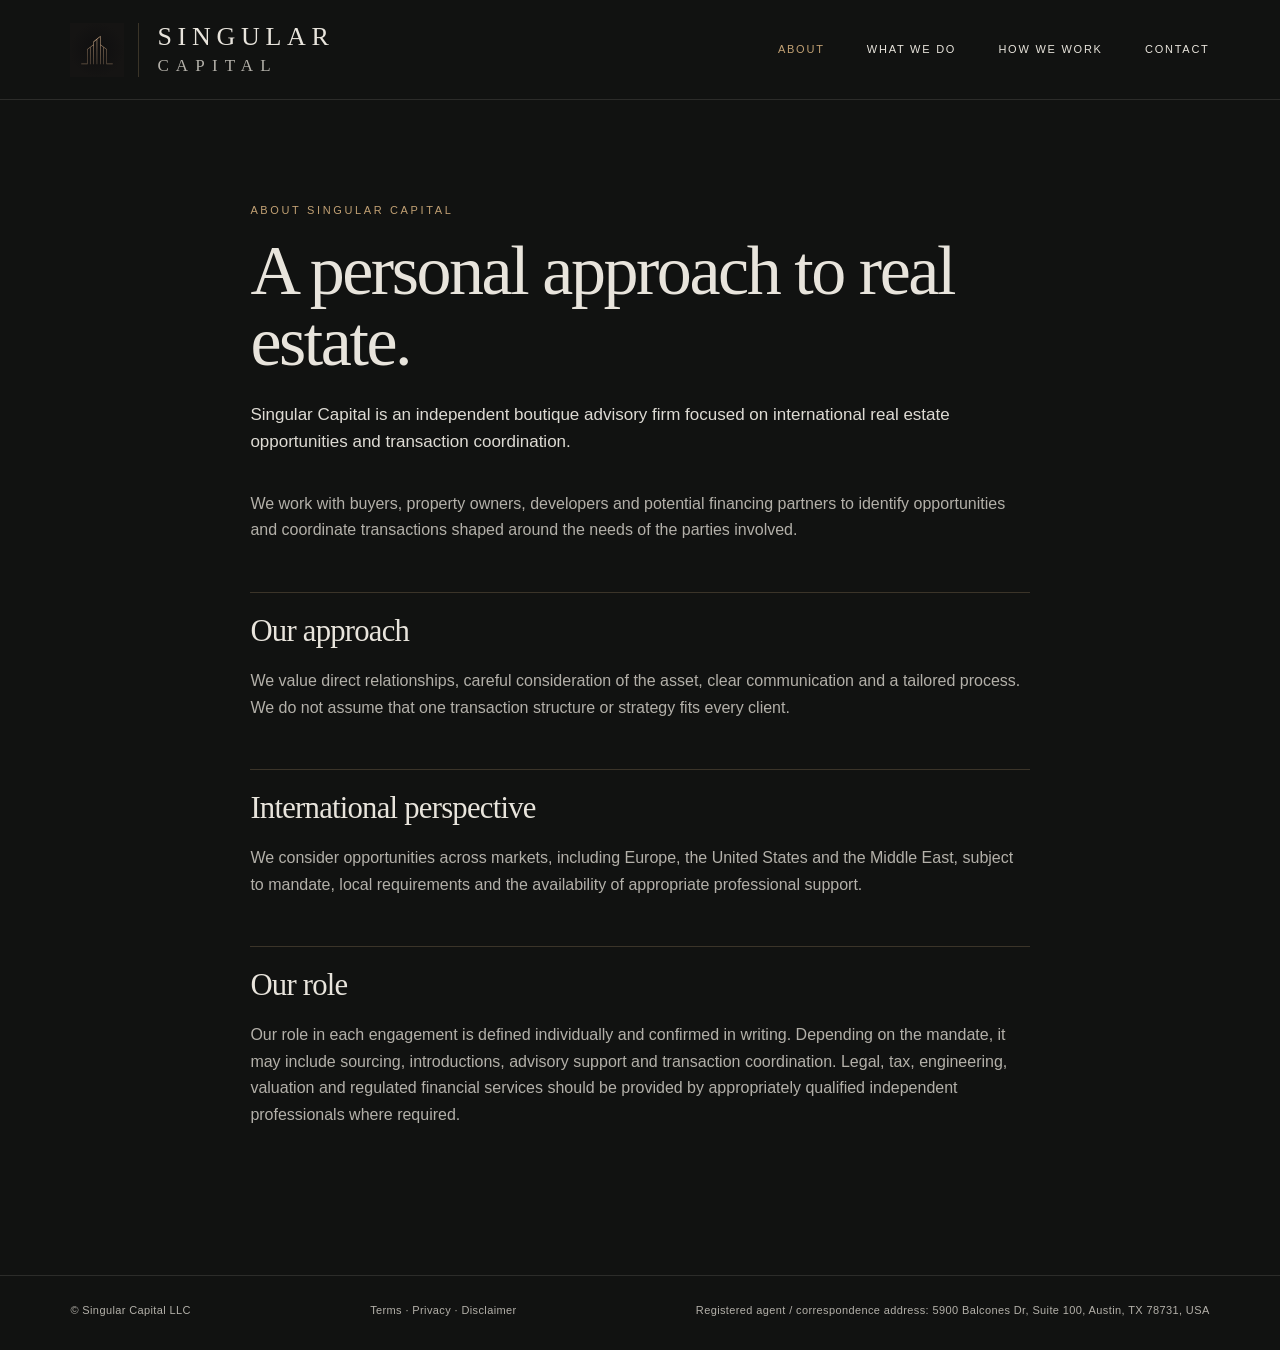
==== about.html @ 7af69bb2 "Apply luxury reference design and add PHP enquiry handler" ====
<!doctype html><html lang="en"><head><meta charset="utf-8"><meta name="viewport" content="width=device-width,initial-scale=1"><title>About | Singular Capital</title><link rel="stylesheet" href="assets/style.css"></head><body><header><a class="brand" href="index.html" aria-label="Singular Capital home"><img src="logo.svg" alt="" width="54" height="54"><span class="brand-name">SINGULAR<small>CAPITAL</small></span></a><nav><a href="about.html" aria-current="page">About</a><a href="services.html">What We Do</a><a href="how-we-work.html">How We Work</a><a href="contact.html">Contact</a></nav></header><main class="legal"><div class="eyebrow">About Singular Capital</div><h1>A personal approach to real estate.</h1><p class="lead">Singular Capital is an independent boutique advisory firm focused on international real estate opportunities and transaction coordination.</p><p>We work with buyers, property owners, developers and potential financing partners to identify opportunities and coordinate transactions shaped around the needs of the parties involved.</p><h2>Our approach</h2><p>We value direct relationships, careful consideration of the asset, clear communication and a tailored process. We do not assume that one transaction structure or strategy fits every client.</p><h2>International perspective</h2><p>We consider opportunities across markets, including Europe, the United States and the Middle East, subject to mandate, local requirements and the availability of appropriate professional support.</p><h2>Our role</h2><p>Our role in each engagement is defined individually and confirmed in writing. Depending on the mandate, it may include sourcing, introductions, advisory support and transaction coordination. Legal, tax, engineering, valuation and regulated financial services should be provided by appropriately qualified independent professionals where required.</p></main><footer><div>© Singular Capital LLC</div><div><a href="legal/terms.html">Terms</a> · <a href="legal/privacy.html">Privacy</a> · <a href="legal/disclaimer.html">Disclaimer</a></div><div>Registered agent / correspondence address: 5900 Balcones Dr, Suite 100, Austin, TX 78731, USA</div></footer></body></html>
---- assets/style.css ----
:root {
  color-scheme: dark;
  --ink: #111211;
  --surface: #181917;
  --surface-raised: #20211f;
  --paper: #e8e4dc;
  --muted: #b3b0a9;
  --accent: #c2a174;
  --line: rgba(194, 161, 116, .24);
  --line-soft: rgba(232, 228, 220, .12);
  --gutter: clamp(22px, 5.5vw, 92px);
  --content: 1440px;
}
* { box-sizing: border-box; }
html { scroll-behavior: smooth; }
body { margin: 0; background: var(--ink); color: var(--paper); font: 16px/1.65 Arial, Helvetica, sans-serif; -webkit-font-smoothing: antialiased; }
a { color: inherit; text-underline-offset: .25em; }
a:hover { color: var(--accent); }
a:focus-visible, button:focus-visible { outline: 2px solid var(--accent); outline-offset: 4px; }
::selection { background: var(--accent); color: var(--ink); }
header { position: relative; z-index: 5; min-height: 100px; padding: 17px var(--gutter); border-bottom: 1px solid var(--line-soft); display: flex; align-items: center; justify-content: space-between; gap: 32px; background: var(--ink); }
.home header { position: absolute; inset: 0 0 auto; background: linear-gradient(180deg, rgba(10,11,10,.72), rgba(10,11,10,.14)); border-color: rgba(232,228,220,.18); }
.brand { display: inline-flex; align-items: center; gap: 18px; flex: 0 0 auto; text-decoration: none; color: var(--paper); }
.brand img { display: block; width: 54px; height: 54px; object-fit: contain; border-right: 1px solid var(--line); padding-right: 14px; box-sizing: content-box; }
.brand-name { display: flex; flex-direction: column; font: 26px/.95 Georgia, 'Times New Roman', serif; letter-spacing: .22em; }
.brand-name small { margin-top: 7px; font: 17px/1 Georgia, 'Times New Roman', serif; letter-spacing: .42em; }
nav { display: flex; align-items: center; justify-content: flex-end; gap: clamp(18px, 3.3vw, 52px); flex-wrap: wrap; }
nav a { color: var(--paper); display: inline-flex; min-height: 36px; align-items: center; padding-block: 8px; text-decoration: none; text-transform: uppercase; letter-spacing: .16em; font-size: 11px; transition: color .2s ease; }
nav a[aria-current="page"] { color: var(--accent); }
main { width: min(100%, var(--content)); margin: 0 auto; padding: 0 var(--gutter); }
.home main { width: 100%; max-width: none; padding: 0; }
.hero { position: relative; min-height: min(660px, 75vh); padding: 160px var(--gutter) 60px; display: flex; flex-direction: column; align-items: flex-start; justify-content: center; isolation: isolate; background: #1b1d1f url('hero.jpg') center 54% / cover no-repeat; }
.hero::before { content: ''; position: absolute; z-index: -1; inset: 0; background: linear-gradient(90deg, rgba(10,11,10,.91) 0%, rgba(10,11,10,.76) 32%, rgba(10,11,10,.24) 70%, rgba(10,11,10,.06) 100%), linear-gradient(0deg, rgba(10,11,10,.58), transparent 36%); }
.hero > * { width: min(760px, 100%); }
.eyebrow { margin: 0 0 17px; color: var(--accent); text-transform: uppercase; letter-spacing: .24em; font-size: 11px; line-height: 1.5; }
h1, h2, h3 { font-family: Georgia, 'Times New Roman', serif; font-weight: 400; }
h1 { max-width: 850px; margin: 0 0 22px; color: var(--paper); font-size: clamp(48px, 4.5vw, 72px); line-height: 1.01; letter-spacing: -.035em; }
h2 { margin: 0 0 20px; font-size: clamp(32px, 3.1vw, 44px); line-height: 1.12; letter-spacing: -.025em; }
h3 { margin: 0 0 11px; font-size: 22px; line-height: 1.2; }
p { margin: 0 0 20px; color: var(--muted); }
.lead { max-width: 710px; color: #dedbd4; font-size: clamp(17px, 1.25vw, 18px); line-height: 1.55; }
.actions { display: flex; flex-wrap: wrap; gap: 13px; margin-top: 19px; }
.btn { min-height: 48px; display: inline-flex; align-items: center; justify-content: center; gap: 16px; padding: 12px 22px; border: 1px solid var(--accent); color: var(--paper); text-decoration: none; text-transform: uppercase; letter-spacing: .12em; font-size: 10px; transition: background .2s ease, color .2s ease, border-color .2s ease; }
.btn::after { content: '→'; color: var(--accent); font-size: 17px; line-height: 1; }
.btn:hover, .btn.primary { background: var(--accent); color: var(--ink); }
.btn.primary::after { color: var(--ink); }
.section { padding: clamp(66px, 8vw, 112px) var(--gutter); border-top: 1px solid var(--line-soft); }
.section > .eyebrow, .section > h2, .section > p, .section > .grid, .section > .split, .section > a { max-width: var(--content); margin-left: auto; margin-right: auto; }
.home .section > .split { width: min(100%, var(--content)); }
.home .section > .split > div { min-width: 0; }
.split { display: grid; grid-template-columns: minmax(0, .9fr) minmax(0, 1.1fr); gap: clamp(36px, 8vw, 120px); align-items: start; }
.split > div { max-width: 700px; }
.grid { display: grid; grid-template-columns: repeat(3, minmax(0, 1fr)); gap: 0; margin-top: 36px; border-top: 1px solid var(--line); border-left: 1px solid var(--line); }
.card, .card:hover { color: var(--paper); text-decoration: none; }
.card { position: relative; min-height: 330px; overflow: hidden; padding: 170px 25px 48px; border-right: 1px solid var(--line); border-bottom: 1px solid var(--line); background: linear-gradient(155deg, rgba(255,255,255,.035), transparent 75%); transition: background .2s ease; }
.card:hover { background-color: rgba(194,161,116,.08); }
.card::before { content: ''; position: absolute; inset: 0 0 auto; height: 155px; background-color: #252522; background-image: linear-gradient(0deg, rgba(17,18,17,.82), transparent 65%), url('services.jpg'); background-size: 100% 100%, 600% auto; background-repeat: no-repeat; }
.card:nth-child(1)::before { background-position: center, 0% center; }
.card:nth-child(2)::before { background-position: center, 20% center; }
.card:nth-child(3)::before { background-position: center, 40% center; }
.card:nth-child(4)::before { background-position: center, 60% center; }
.card:nth-child(5)::before { background-position: center, 80% center; }
.card:nth-child(6)::before { background-position: center, 100% center; }
.card::after { content: '→'; position: absolute; bottom: 12px; left: 25px; color: var(--accent); font-size: 18px; }
.card p { margin: 0; font-size: 14px; }
.notice { max-width: var(--content); margin: 0 auto; padding: 22px var(--gutter); border-top: 1px solid var(--line); color: var(--muted); font-size: 12px; }
footer { margin-top: 25px; padding: 25px var(--gutter) 30px; border-top: 1px solid var(--line-soft); display: flex; align-items: center; justify-content: space-between; gap: 18px 32px; flex-wrap: wrap; color: var(--muted); font-size: 11px; letter-spacing: .035em; }
footer a { color: var(--muted); text-decoration: none; }
.legal { max-width: 920px; padding: clamp(66px, 8vw, 112px) var(--gutter); }
.legal h1 { max-width: 900px; margin-bottom: 25px; font-size: clamp(43px, 5.5vw, 70px); }
.legal h2[id] { scroll-margin-top: 32px; }
.legal h2 { margin-top: 48px; padding-top: 21px; border-top: 1px solid var(--line); font-size: clamp(25px, 2.4vw, 32px); }
.legal h2 + p { margin-top: 0; }
.legal p { max-width: 790px; }
.legal .lead { max-width: 760px; margin-bottom: 36px; }
.legal .notice { margin: 38px 0 0; padding: 20px 22px; border: 1px solid var(--line); border-left: 2px solid var(--accent); background: var(--surface); }
.muted, small { color: var(--muted); }
form { display: grid; gap: 17px; max-width: 720px; margin: 35px 0 26px; }
label { color: var(--paper); font-size: 12px; letter-spacing: .04em; }
input, select, textarea { width: 100%; margin-top: 7px; padding: 13px 14px; border: 1px solid var(--line); border-radius: 0; background: var(--surface); color: var(--paper); font: inherit; }
input:focus, select:focus, textarea:focus { outline: 1px solid var(--accent); outline-offset: 2px; }
textarea { min-height: 150px; resize: vertical; }
input[type="checkbox"] { width: auto; accent-color: var(--accent); }
button.btn { cursor: pointer; font-family: inherit; }
@media (min-width: 1200px) { .grid { grid-template-columns: repeat(6, minmax(0, 1fr)); } }
@media (min-width: 1500px) { .hero { padding-left: max(var(--gutter), calc((100vw - var(--content)) / 2)); } }
@media (max-width: 760px) {
  header { min-height: 0; padding-top: 14px; padding-bottom: 14px; flex-wrap: wrap; gap: 14px 24px; }
  .home header { position: relative; background: var(--ink); }
  .brand img { width: 42px; height: 42px; padding-right: 11px; }
  .brand { gap: 14px; }
  .brand-name { font-size: 22px; }
  .brand-name small { font-size: 14px; }
  nav { justify-content: flex-start; gap: 12px 22px; }
  nav a { font-size: 10px; }
  .hero { min-height: 620px; padding: 80px var(--gutter) 64px; background-position: 62% center; }
  .hero::before { background: linear-gradient(90deg, rgba(10,11,10,.88), rgba(10,11,10,.4)), linear-gradient(0deg, rgba(10,11,10,.55), transparent 55%); }
  h1 { font-size: clamp(45px, 11vw, 66px); }
  .split { grid-template-columns: 1fr; gap: 22px; }
  .grid { grid-template-columns: repeat(2, minmax(0, 1fr)); }
  .card { min-height: 310px; padding: 165px 19px 48px; }
  .card::before { height: 145px; }
  .card::after { left: 19px; }
  .section { padding-top: 64px; padding-bottom: 64px; }
}
@media (max-width: 480px) {
  header { gap: 15px; }
  nav { width: 100%; justify-content: space-between; gap: 10px; }
  nav a { letter-spacing: .11em; font-size: 9px; }
  .hero { min-height: 590px; }
  .grid { grid-template-columns: 1fr; }
  .card { min-height: 290px; padding-top: 155px; }
  .card::before { height: 135px; }
  .actions { align-items: stretch; flex-direction: column; width: 100%; }
  .actions .btn { width: 100%; }
  footer { align-items: flex-start; flex-direction: column; }
}
@media (prefers-reduced-motion: reduce) { *, *::before, *::after { scroll-behavior: auto !important; transition-duration: .01ms !important; } }
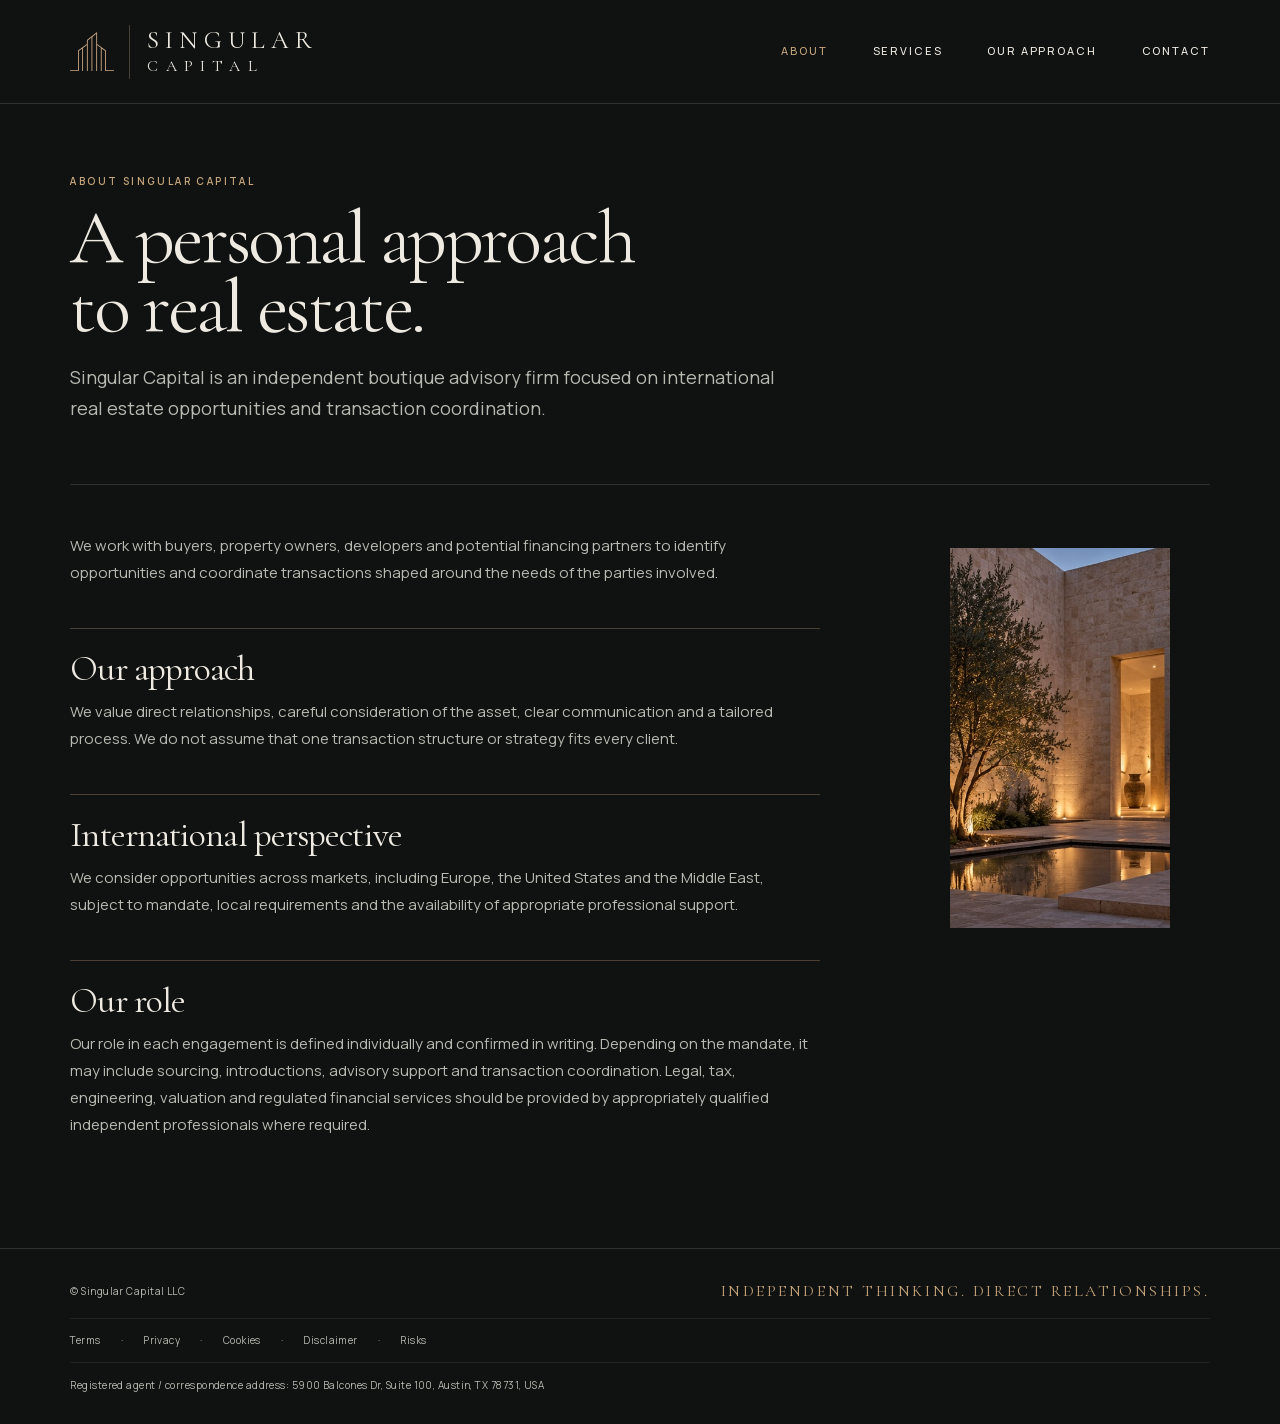
==== commit 60d14f11: "Promote refined homepage and standardize local Lucide icons" ====
--- a/about.html
+++ b/about.html
@@ -1 +1,7 @@
-<!doctype html><html lang="en"><head><meta charset="utf-8"><meta name="viewport" content="width=device-width,initial-scale=1"><title>About | Singular Capital</title><link rel="stylesheet" href="assets/style.css"></head><body><header><a class="brand" href="index.html" aria-label="Singular Capital home"><img src="logo.svg" alt="" width="54" height="54"><span class="brand-name">SINGULAR<small>CAPITAL</small></span></a><nav><a href="about.html" aria-current="page">About</a><a href="services.html">What We Do</a><a href="how-we-work.html">How We Work</a><a href="contact.html">Contact</a></nav></header><main class="legal"><div class="eyebrow">About Singular Capital</div><h1>A personal approach to real estate.</h1><p class="lead">Singular Capital is an independent boutique advisory firm focused on international real estate opportunities and transaction coordination.</p><p>We work with buyers, property owners, developers and potential financing partners to identify opportunities and coordinate transactions shaped around the needs of the parties involved.</p><h2>Our approach</h2><p>We value direct relationships, careful consideration of the asset, clear communication and a tailored process. We do not assume that one transaction structure or strategy fits every client.</p><h2>International perspective</h2><p>We consider opportunities across markets, including Europe, the United States and the Middle East, subject to mandate, local requirements and the availability of appropriate professional support.</p><h2>Our role</h2><p>Our role in each engagement is defined individually and confirmed in writing. Depending on the mandate, it may include sourcing, introductions, advisory support and transaction coordination. Legal, tax, engineering, valuation and regulated financial services should be provided by appropriately qualified independent professionals where required.</p></main><footer><div>© Singular Capital LLC</div><div><a href="legal/terms.html">Terms</a> · <a href="legal/privacy.html">Privacy</a> · <a href="legal/disclaimer.html">Disclaimer</a></div><div>Registered agent / correspondence address: 5900 Balcones Dr, Suite 100, Austin, TX 78731, USA</div></footer></body></html>+<!doctype html>
+<html lang="en"><head><meta charset="utf-8"><meta name="viewport" content="width=device-width, initial-scale=1"><meta name="theme-color" content="#101211"><title>About | Singular Capital</title><link rel="stylesheet" href="assets/style.css"><script src="assets/site.js" defer></script></head>
+<body class="page-about"><a class="skip-link" href="#main-content">Skip to content</a>
+<header class="site-header"><a class="brand" href="index.html" aria-label="Singular Capital home"><img src="logo.svg" alt="" width="60" height="54"><span class="brand-name">SINGULAR<small>CAPITAL</small></span></a><button class="menu-toggle" type="button" aria-expanded="false" aria-controls="site-nav" hidden>Menu <span aria-hidden="true"><svg class="icon" viewBox="0 0 24 24" fill="none" stroke="currentColor" stroke-width="1.5" stroke-linecap="round" stroke-linejoin="round" aria-hidden="true" focusable="false"><use href="assets/icons/lucide.svg#menu"></use></svg></span></button><nav class="site-nav" id="site-nav" aria-label="Main navigation"><a href="about.html" aria-current="page">About</a><a href="services.html">Services</a><a href="how-we-work.html">Our Approach</a><a href="contact.html">Contact</a></nav></header><main id="main-content" class="page-shell">
+<section class="page-intro"><div class="eyebrow">About Singular Capital</div><h1>A personal approach to real estate.</h1><p class="lead">Singular Capital is an independent boutique advisory firm focused on international real estate opportunities and transaction coordination.</p></section>
+<div class="page-body"><article class="page-body__content"><p>We work with buyers, property owners, developers and potential financing partners to identify opportunities and coordinate transactions shaped around the needs of the parties involved.</p><h2>Our approach</h2><p>We value direct relationships, careful consideration of the asset, clear communication and a tailored process. We do not assume that one transaction structure or strategy fits every client.</p><h2>International perspective</h2><p>We consider opportunities across markets, including Europe, the United States and the Middle East, subject to mandate, local requirements and the availability of appropriate professional support.</p><h2>Our role</h2><p>Our role in each engagement is defined individually and confirmed in writing. Depending on the mandate, it may include sourcing, introductions, advisory support and transaction coordination. Legal, tax, engineering, valuation and regulated financial services should be provided by appropriately qualified independent professionals where required.</p></article><aside class="page-aside"><figure class="architectural-image" aria-hidden="true"></figure></aside></div>
+</main><footer class="site-footer"><div class="site-footer__brand"><div>© Singular Capital LLC</div><span class="footer-slogan">Independent thinking. Direct relationships.</span></div><div class="site-footer__links"><a href="legal/terms.html">Terms</a> · <a href="legal/privacy.html">Privacy</a> · <a href="legal/cookies.html">Cookies</a> · <a href="legal/disclaimer.html">Disclaimer</a> · <a href="legal/risk-disclosure.html">Risks</a></div><p>Registered agent / correspondence address: 5900 Balcones Dr, Suite 100, Austin, TX 78731, USA</p></footer></body></html>
--- a/assets/style.css
+++ b/assets/style.css
@@ -1,118 +1,57 @@
-:root {
-  color-scheme: dark;
-  --ink: #111211;
-  --surface: #181917;
-  --surface-raised: #20211f;
-  --paper: #e8e4dc;
-  --muted: #b3b0a9;
-  --accent: #c2a174;
-  --line: rgba(194, 161, 116, .24);
-  --line-soft: rgba(232, 228, 220, .12);
-  --gutter: clamp(22px, 5.5vw, 92px);
-  --content: 1440px;
-}
-* { box-sizing: border-box; }
-html { scroll-behavior: smooth; }
-body { margin: 0; background: var(--ink); color: var(--paper); font: 16px/1.65 Arial, Helvetica, sans-serif; -webkit-font-smoothing: antialiased; }
-a { color: inherit; text-underline-offset: .25em; }
-a:hover { color: var(--accent); }
-a:focus-visible, button:focus-visible { outline: 2px solid var(--accent); outline-offset: 4px; }
-::selection { background: var(--accent); color: var(--ink); }
-header { position: relative; z-index: 5; min-height: 100px; padding: 17px var(--gutter); border-bottom: 1px solid var(--line-soft); display: flex; align-items: center; justify-content: space-between; gap: 32px; background: var(--ink); }
-.home header { position: absolute; inset: 0 0 auto; background: linear-gradient(180deg, rgba(10,11,10,.72), rgba(10,11,10,.14)); border-color: rgba(232,228,220,.18); }
-.brand { display: inline-flex; align-items: center; gap: 18px; flex: 0 0 auto; text-decoration: none; color: var(--paper); }
-.brand img { display: block; width: 54px; height: 54px; object-fit: contain; border-right: 1px solid var(--line); padding-right: 14px; box-sizing: content-box; }
-.brand-name { display: flex; flex-direction: column; font: 26px/.95 Georgia, 'Times New Roman', serif; letter-spacing: .22em; }
-.brand-name small { margin-top: 7px; font: 17px/1 Georgia, 'Times New Roman', serif; letter-spacing: .42em; }
-nav { display: flex; align-items: center; justify-content: flex-end; gap: clamp(18px, 3.3vw, 52px); flex-wrap: wrap; }
-nav a { color: var(--paper); display: inline-flex; min-height: 36px; align-items: center; padding-block: 8px; text-decoration: none; text-transform: uppercase; letter-spacing: .16em; font-size: 11px; transition: color .2s ease; }
-nav a[aria-current="page"] { color: var(--accent); }
-main { width: min(100%, var(--content)); margin: 0 auto; padding: 0 var(--gutter); }
-.home main { width: 100%; max-width: none; padding: 0; }
-.hero { position: relative; min-height: min(660px, 75vh); padding: 160px var(--gutter) 60px; display: flex; flex-direction: column; align-items: flex-start; justify-content: center; isolation: isolate; background: #1b1d1f url('hero.jpg') center 54% / cover no-repeat; }
-.hero::before { content: ''; position: absolute; z-index: -1; inset: 0; background: linear-gradient(90deg, rgba(10,11,10,.91) 0%, rgba(10,11,10,.76) 32%, rgba(10,11,10,.24) 70%, rgba(10,11,10,.06) 100%), linear-gradient(0deg, rgba(10,11,10,.58), transparent 36%); }
-.hero > * { width: min(760px, 100%); }
-.eyebrow { margin: 0 0 17px; color: var(--accent); text-transform: uppercase; letter-spacing: .24em; font-size: 11px; line-height: 1.5; }
-h1, h2, h3 { font-family: Georgia, 'Times New Roman', serif; font-weight: 400; }
-h1 { max-width: 850px; margin: 0 0 22px; color: var(--paper); font-size: clamp(48px, 4.5vw, 72px); line-height: 1.01; letter-spacing: -.035em; }
-h2 { margin: 0 0 20px; font-size: clamp(32px, 3.1vw, 44px); line-height: 1.12; letter-spacing: -.025em; }
-h3 { margin: 0 0 11px; font-size: 22px; line-height: 1.2; }
-p { margin: 0 0 20px; color: var(--muted); }
-.lead { max-width: 710px; color: #dedbd4; font-size: clamp(17px, 1.25vw, 18px); line-height: 1.55; }
-.actions { display: flex; flex-wrap: wrap; gap: 13px; margin-top: 19px; }
-.btn { min-height: 48px; display: inline-flex; align-items: center; justify-content: center; gap: 16px; padding: 12px 22px; border: 1px solid var(--accent); color: var(--paper); text-decoration: none; text-transform: uppercase; letter-spacing: .12em; font-size: 10px; transition: background .2s ease, color .2s ease, border-color .2s ease; }
-.btn::after { content: '→'; color: var(--accent); font-size: 17px; line-height: 1; }
-.btn:hover, .btn.primary { background: var(--accent); color: var(--ink); }
-.btn.primary::after { color: var(--ink); }
-.section { padding: clamp(66px, 8vw, 112px) var(--gutter); border-top: 1px solid var(--line-soft); }
-.section > .eyebrow, .section > h2, .section > p, .section > .grid, .section > .split, .section > a { max-width: var(--content); margin-left: auto; margin-right: auto; }
-.home .section > .split { width: min(100%, var(--content)); }
-.home .section > .split > div { min-width: 0; }
-.split { display: grid; grid-template-columns: minmax(0, .9fr) minmax(0, 1.1fr); gap: clamp(36px, 8vw, 120px); align-items: start; }
-.split > div { max-width: 700px; }
-.grid { display: grid; grid-template-columns: repeat(3, minmax(0, 1fr)); gap: 0; margin-top: 36px; border-top: 1px solid var(--line); border-left: 1px solid var(--line); }
-.card, .card:hover { color: var(--paper); text-decoration: none; }
-.card { position: relative; min-height: 330px; overflow: hidden; padding: 170px 25px 48px; border-right: 1px solid var(--line); border-bottom: 1px solid var(--line); background: linear-gradient(155deg, rgba(255,255,255,.035), transparent 75%); transition: background .2s ease; }
-.card:hover { background-color: rgba(194,161,116,.08); }
-.card::before { content: ''; position: absolute; inset: 0 0 auto; height: 155px; background-color: #252522; background-image: linear-gradient(0deg, rgba(17,18,17,.82), transparent 65%), url('services.jpg'); background-size: 100% 100%, 600% auto; background-repeat: no-repeat; }
-.card:nth-child(1)::before { background-position: center, 0% center; }
-.card:nth-child(2)::before { background-position: center, 20% center; }
-.card:nth-child(3)::before { background-position: center, 40% center; }
-.card:nth-child(4)::before { background-position: center, 60% center; }
-.card:nth-child(5)::before { background-position: center, 80% center; }
-.card:nth-child(6)::before { background-position: center, 100% center; }
-.card::after { content: '→'; position: absolute; bottom: 12px; left: 25px; color: var(--accent); font-size: 18px; }
-.card p { margin: 0; font-size: 14px; }
-.notice { max-width: var(--content); margin: 0 auto; padding: 22px var(--gutter); border-top: 1px solid var(--line); color: var(--muted); font-size: 12px; }
-footer { margin-top: 25px; padding: 25px var(--gutter) 30px; border-top: 1px solid var(--line-soft); display: flex; align-items: center; justify-content: space-between; gap: 18px 32px; flex-wrap: wrap; color: var(--muted); font-size: 11px; letter-spacing: .035em; }
-footer a { color: var(--muted); text-decoration: none; }
-.legal { max-width: 920px; padding: clamp(66px, 8vw, 112px) var(--gutter); }
-.legal h1 { max-width: 900px; margin-bottom: 25px; font-size: clamp(43px, 5.5vw, 70px); }
-.legal h2[id] { scroll-margin-top: 32px; }
-.legal h2 { margin-top: 48px; padding-top: 21px; border-top: 1px solid var(--line); font-size: clamp(25px, 2.4vw, 32px); }
-.legal h2 + p { margin-top: 0; }
-.legal p { max-width: 790px; }
-.legal .lead { max-width: 760px; margin-bottom: 36px; }
-.legal .notice { margin: 38px 0 0; padding: 20px 22px; border: 1px solid var(--line); border-left: 2px solid var(--accent); background: var(--surface); }
-.muted, small { color: var(--muted); }
-form { display: grid; gap: 17px; max-width: 720px; margin: 35px 0 26px; }
-label { color: var(--paper); font-size: 12px; letter-spacing: .04em; }
-input, select, textarea { width: 100%; margin-top: 7px; padding: 13px 14px; border: 1px solid var(--line); border-radius: 0; background: var(--surface); color: var(--paper); font: inherit; }
-input:focus, select:focus, textarea:focus { outline: 1px solid var(--accent); outline-offset: 2px; }
-textarea { min-height: 150px; resize: vertical; }
-input[type="checkbox"] { width: auto; accent-color: var(--accent); }
-button.btn { cursor: pointer; font-family: inherit; }
-@media (min-width: 1200px) { .grid { grid-template-columns: repeat(6, minmax(0, 1fr)); } }
-@media (min-width: 1500px) { .hero { padding-left: max(var(--gutter), calc((100vw - var(--content)) / 2)); } }
-@media (max-width: 760px) {
-  header { min-height: 0; padding-top: 14px; padding-bottom: 14px; flex-wrap: wrap; gap: 14px 24px; }
-  .home header { position: relative; background: var(--ink); }
-  .brand img { width: 42px; height: 42px; padding-right: 11px; }
-  .brand { gap: 14px; }
-  .brand-name { font-size: 22px; }
-  .brand-name small { font-size: 14px; }
-  nav { justify-content: flex-start; gap: 12px 22px; }
-  nav a { font-size: 10px; }
-  .hero { min-height: 620px; padding: 80px var(--gutter) 64px; background-position: 62% center; }
-  .hero::before { background: linear-gradient(90deg, rgba(10,11,10,.88), rgba(10,11,10,.4)), linear-gradient(0deg, rgba(10,11,10,.55), transparent 55%); }
-  h1 { font-size: clamp(45px, 11vw, 66px); }
-  .split { grid-template-columns: 1fr; gap: 22px; }
-  .grid { grid-template-columns: repeat(2, minmax(0, 1fr)); }
-  .card { min-height: 310px; padding: 165px 19px 48px; }
-  .card::before { height: 145px; }
-  .card::after { left: 19px; }
-  .section { padding-top: 64px; padding-bottom: 64px; }
-}
-@media (max-width: 480px) {
-  header { gap: 15px; }
-  nav { width: 100%; justify-content: space-between; gap: 10px; }
-  nav a { letter-spacing: .11em; font-size: 9px; }
-  .hero { min-height: 590px; }
-  .grid { grid-template-columns: 1fr; }
-  .card { min-height: 290px; padding-top: 155px; }
-  .card::before { height: 135px; }
-  .actions { align-items: stretch; flex-direction: column; width: 100%; }
-  .actions .btn { width: 100%; }
-  footer { align-items: flex-start; flex-direction: column; }
-}
-@media (prefers-reduced-motion: reduce) { *, *::before, *::after { scroll-behavior: auto !important; transition-duration: .01ms !important; } }
+@font-face{font-family:Cormorant;src:url('fonts/cormorant-regular.woff2') format('woff2');font-style:normal;font-weight:400;font-display:swap}
+@font-face{font-family:Cormorant;src:url('fonts/cormorant-italic.woff2') format('woff2');font-style:italic;font-weight:400;font-display:swap}
+@font-face{font-family:Manrope;src:url('fonts/manrope-variable.woff2') format('woff2');font-style:normal;font-weight:400 700;font-display:swap}
+:root{color-scheme:dark;--ink:#101211;--surface:#191b18;--surface-2:#20221e;--ivory:#eeeae2;--muted:#b8b9b1;--gold:#c5a57c;--gold-line:rgba(197,165,124,.32);--white-line:rgba(238,234,226,.14);--gutter:clamp(20px,5.5vw,96px);--content:1440px;--serif:'Cormorant','Baskerville',Georgia,serif;--sans:'Manrope','Avenir Next',Arial,sans-serif}
+*,*::before,*::after{box-sizing:border-box}
+html{scroll-behavior:smooth;scroll-padding-top:24px}
+body{margin:0;background:var(--ink);color:var(--ivory);font:400 16px/1.7 var(--sans);-webkit-font-smoothing:antialiased;text-rendering:optimizeLegibility}
+a{color:inherit;text-underline-offset:.28em}
+a:hover{color:var(--gold)}
+:focus-visible{outline:2px solid var(--gold);outline-offset:4px}
+::selection{background:var(--gold);color:var(--ink)}
+.skip-link{position:fixed;z-index:20;top:12px;left:12px;padding:10px 16px;background:var(--ivory);color:var(--ink);transform:translateY(-160%)}.skip-link:focus{transform:none}
+.site-header{position:relative;z-index:5;min-height:104px;padding:18px var(--gutter);display:flex;align-items:center;justify-content:space-between;gap:32px;border-bottom:1px solid var(--white-line);background:var(--ink)}
+.site-header--overlay{position:absolute;inset:0 0 auto;background:linear-gradient(180deg,rgba(12,14,13,.72),rgba(12,14,13,.08));border-color:rgba(238,234,226,.18)}
+.brand{display:inline-flex;align-items:center;gap:17px;flex:0 0 auto;color:var(--ivory);text-decoration:none}
+.brand img{display:block;width:60px;height:54px;object-fit:contain;padding-right:15px;border-right:1px solid var(--gold-line)}
+.brand-name{display:flex;flex-direction:column;font:400 25px/.92 var(--serif);letter-spacing:.24em}.brand-name small{margin-top:6px;font:400 16px/1 var(--serif);letter-spacing:.45em}
+.site-nav{display:flex;align-items:center;justify-content:flex-end;gap:clamp(20px,3.5vw,56px)}
+.site-nav a{min-height:44px;display:inline-flex;align-items:center;padding:6px 0;color:var(--ivory);font-size:11px;font-weight:500;letter-spacing:.17em;text-decoration:none;text-transform:uppercase;white-space:nowrap;transition:color .2s ease}.site-nav a:hover,.site-nav a[aria-current=page]{color:var(--gold)}
+.menu-toggle[hidden],.gallery-controls[hidden]{display:none!important}
+.menu-toggle{display:none;min-height:44px;min-width:90px;padding:8px 12px;border:1px solid var(--gold-line);background:transparent;color:var(--ivory);font:500 11px var(--sans);letter-spacing:.1em;text-transform:uppercase;cursor:pointer}.menu-toggle span{margin-left:12px;color:var(--gold);font-size:16px}
+h1,h2,h3{margin-top:0;font-family:var(--serif);font-weight:400;text-wrap:balance}h1{font-size:clamp(56px,6.8vw,92px);line-height:.91;letter-spacing:-.035em}h1 em,h2 em{font-weight:400;color:#d4bb9b}h2{font-size:clamp(38px,4.1vw,58px);line-height:.98;letter-spacing:-.025em}h3{font-size:clamp(24px,2vw,30px);line-height:1.02;letter-spacing:-.012em}p{margin:0 0 20px;color:var(--muted)}
+.eyebrow{display:flex;align-items:center;gap:22px;margin-bottom:20px;color:var(--gold);font-size:10px;font-weight:600;line-height:1.5;letter-spacing:.24em;text-transform:uppercase}.eyebrow-rule{display:block;width:54px;height:1px;background:var(--gold-line)}
+.hero{position:relative;min-height:690px;min-height:min(680px,82svh);display:flex;align-items:center;overflow:hidden;background:#161916 url('hero.jpg') center 55%/cover no-repeat}.hero::before{position:absolute;inset:0;content:'';background:linear-gradient(90deg,rgba(12,14,13,.92) 0%,rgba(12,14,13,.78) 31%,rgba(12,14,13,.28) 63%,rgba(12,14,13,.08) 100%),linear-gradient(0deg,rgba(12,14,13,.50),transparent 38%)}
+.hero__inner{position:relative;width:min(100%,var(--content));margin:0 auto;padding:148px var(--gutter) 58px}.hero__inner>.eyebrow,.hero__inner>h1,.hero__inner>.hero__lead,.hero__inner>.actions{max-width:760px}.hero h1{margin:0 0 24px}.hero__lead{max-width:590px;margin:0 0 27px;color:#e2dfd8;font-size:17px;line-height:1.65}.hero__caption{position:absolute;right:var(--gutter);bottom:25px;display:flex;align-items:center;gap:14px;color:rgba(238,234,226,.7);font-size:9px;letter-spacing:.19em;text-transform:uppercase}.hero__caption i{width:42px;height:1px;background:var(--gold-line)}
+.actions{display:flex;flex-wrap:wrap;gap:12px}.button{min-height:50px;display:inline-flex;align-items:center;justify-content:space-between;gap:22px;padding:13px 18px;border:1px solid var(--gold-line);font-size:10px;font-weight:600;letter-spacing:.13em;text-decoration:none;text-transform:uppercase;transition:background .2s,border-color .2s,color .2s}.button span{font-size:17px;line-height:1;color:var(--gold)}.button--gold{border-color:var(--gold);background:var(--gold);color:#141512}.button--gold span{color:#141512}.button--gold:hover{background:#d7bc98;border-color:#d7bc98;color:#141512}.button--outline{background:rgba(16,18,17,.18);color:var(--ivory)}.button--outline:hover{border-color:var(--gold);background:rgba(197,165,124,.12);color:var(--ivory)}
+.services-band{display:grid;grid-template-columns:minmax(235px,280px) minmax(0,1fr);gap:clamp(28px,4vw,60px);align-items:center;padding:36px 0 42px var(--gutter);border-bottom:1px solid var(--white-line);background:linear-gradient(112deg,#141614,#101211 48%,#141513)}
+.services-band__intro{padding:20px 0}.services-band__intro h2{max-width:280px;margin-bottom:17px;font-size:clamp(37px,3.3vw,48px);line-height:.99}.services-band__intro>p{max-width:275px;font-size:13px;line-height:1.65}.services-band__intro .eyebrow{margin-bottom:17px}
+.gallery-controls{display:flex;align-items:center;gap:10px;margin-top:30px}.gallery-count{margin-right:auto;color:var(--gold);font-size:10px;letter-spacing:.16em}.count-divider{padding:0 8px;color:rgba(238,234,226,.4)}.gallery-arrow{width:44px;height:44px;border:1px solid var(--gold-line);background:transparent;color:var(--ivory);font:16px var(--sans);cursor:pointer;transition:background .2s,color .2s,border-color .2s}.gallery-arrow:hover:not(:disabled){border-color:var(--gold);background:var(--gold);color:var(--ink)}.gallery-arrow:disabled{opacity:.38;cursor:default}
+.services-viewport{min-width:0;overflow-x:auto;overscroll-behavior-x:contain;scroll-snap-type:x mandatory;scrollbar-width:thin;scrollbar-color:rgba(197,165,124,.5) transparent}.services-track{display:flex;gap:13px;width:max-content;padding:0 var(--gutter) 14px 0}.service-card{position:relative;display:flex;flex:0 0 clamp(212px,17vw,252px);flex-direction:column;scroll-snap-align:start;min-height:396px;padding:0 15px 43px;border-right:1px solid var(--white-line);text-decoration:none;transition:color .2s}.service-card:hover{color:var(--ivory)}.service-card:focus-visible{outline-offset:-2px}.service-card__image{position:relative;display:block;width:100%;height:168px;margin:0 0 15px;overflow:hidden;background-color:#272821;background-image:linear-gradient(0deg,rgba(16,18,17,.44),transparent 56%),url('services.jpg');background-position:center, var(--panel) 50%;background-size:100% 100%,600% auto;background-repeat:no-repeat}.service-card__number{display:block;margin:0 0 8px;color:var(--gold);font-size:9px;font-weight:600;letter-spacing:.17em;text-transform:uppercase}.service-card h3{min-height:52px;margin-bottom:8px;font-size:25px}.service-card p{margin:0;padding-right:7px;font-size:13px;line-height:1.6}.service-card__arrow{position:absolute;right:15px;bottom:12px;color:var(--gold);font-size:16px;transition:transform .2s}.service-card:hover .service-card__arrow{transform:translate(3px,-3px)}
+.section-rule{border-top:1px solid var(--white-line)}.perspective{width:min(100%,var(--content));margin:0 auto;padding:98px var(--gutter);display:grid;grid-template-columns:minmax(0,1fr) minmax(0,.94fr);gap:clamp(48px,8vw,118px);align-items:center}.perspective__image{min-height:445px;background:linear-gradient(0deg,rgba(16,18,17,.15),transparent),url('hero.jpg') 77% 50%/cover no-repeat}.perspective__copy{max-width:600px}.perspective__copy h2{margin-bottom:25px}.perspective__copy p{font-size:15px;line-height:1.78}
+.mandate{position:relative;max-width:var(--content);margin:0 auto;padding:76px var(--gutter) 86px;display:grid;grid-template-columns:1fr 1.05fr 45px;gap:60px;align-items:start}.mandate h2{max-width:500px;margin:0}.mandate__copy{max-width:630px;padding-top:31px}.mandate__copy p{font-size:15px;line-height:1.8}.text-link{display:inline-flex;align-items:center;gap:20px;padding:8px 0;border-bottom:1px solid var(--gold-line);color:var(--ivory);font-size:10px;font-weight:600;letter-spacing:.14em;text-decoration:none;text-transform:uppercase}.text-link span{color:var(--gold);font-size:16px}.mandate__index{display:flex;align-items:center;gap:8px;padding-top:33px;color:var(--gold);font-size:9px;letter-spacing:.12em}.mandate__index i{width:16px;height:1px;background:var(--gold-line)}
+.contact-band{padding:55px var(--gutter);border-block:1px solid var(--gold-line);background:radial-gradient(ellipse at 20% 15%,rgba(197,165,124,.09),transparent 55%),var(--surface)}.contact-band__inner{max-width:var(--content);margin:0 auto;display:flex;align-items:center;justify-content:space-between;gap:36px}.contact-band h2{max-width:700px;margin-bottom:12px;font-size:clamp(38px,4vw,54px)}.contact-band p{margin:0;font-size:14px}
+.notice{max-width:var(--content);margin:0 auto;padding:24px var(--gutter);color:#a4a69f;font-size:11px;line-height:1.7}
+.site-footer{padding:26px var(--gutter) 30px;border-top:1px solid var(--white-line);color:var(--muted);font-size:10px;letter-spacing:.045em}.site-footer__brand{display:flex;align-items:center;justify-content:space-between;gap:20px;padding:6px 0 17px}.footer-slogan{color:var(--gold);font:400 16px var(--serif);letter-spacing:.16em;text-transform:uppercase}.site-footer__links{display:flex;gap:20px;padding:13px 0;border-block:1px solid rgba(238,234,226,.08)}.site-footer__links a{color:var(--muted);text-decoration:none}.site-footer>p{margin:14px 0 0;font-size:10px}
+/* Shared editorial shell for the original text pages. */
+.page-shell{width:min(100%,var(--content));min-height:68vh;margin:0 auto;padding:0 var(--gutter)}.page-intro{padding:70px 0 40px;border-bottom:1px solid var(--white-line)}.page-intro h1{max-width:900px;margin:0 0 20px;font-size:clamp(50px,6vw,76px)}.page-intro .eyebrow{margin-bottom:15px}.page-intro .lead{max-width:740px;font-size:18px}.page-body{display:grid;grid-template-columns:minmax(0,1fr) minmax(210px,300px);gap:clamp(40px,7vw,100px);padding:47px 0 90px}.page-body__content{max-width:790px}.page-body__content h2{margin:42px 0 12px;padding-top:22px;border-top:1px solid var(--gold-line);font-size:36px}.page-body__content p{font-size:15px;line-height:1.8}.page-aside{align-self:start;position:sticky;top:28px}.architectural-image{min-height:380px;background:url('services.jpg') 100% 50%/600% auto no-repeat,#23241f}.page-note{margin-top:30px;padding:18px 0;border-top:1px solid var(--gold-line);border-bottom:1px solid var(--gold-line);color:var(--muted);font-size:12px}.legal-layout{display:grid;grid-template-columns:190px minmax(0,790px);gap:clamp(30px,7vw,90px);padding:42px 0 90px}.legal-toc{position:sticky;top:26px;align-self:start;display:grid;gap:3px}.legal-toc a{padding:7px 0;border-bottom:1px solid rgba(238,234,226,.08);color:var(--muted);font-size:11px;text-decoration:none}.legal-layout .page-body__content{padding-top:0}.legal-layout .page-body__content h2{font-size:28px}
+.contact-layout{display:grid;grid-template-columns:minmax(0,1fr) minmax(340px,.88fr);gap:clamp(40px,8vw,120px);padding:48px 0 90px}.contact-intro{max-width:530px}.contact-intro h2{font-size:42px}.contact-panel{padding:28px;border:1px solid var(--gold-line);background:linear-gradient(145deg,rgba(255,255,255,.025),transparent 70%),#151714}.form-grid{display:grid;grid-template-columns:1fr 1fr;gap:17px 14px}.field{display:block;color:var(--ivory);font-size:10px;font-weight:600;letter-spacing:.07em;text-transform:uppercase}.field--wide{grid-column:1/-1}.field input,.field select,.field textarea{width:100%;min-height:48px;margin-top:7px;padding:12px;border:1px solid rgba(238,234,226,.2);border-radius:0;background:#1b1d19;color:var(--ivory);font:400 14px var(--sans)}.field textarea{min-height:120px;resize:vertical}.field input:focus,.field select:focus,.field textarea:focus{outline:2px solid var(--gold);outline-offset:2px}.field input[type=checkbox]{width:20px;min-height:20px;margin:0;accent-color:var(--gold)}.consent{display:flex;align-items:flex-start;gap:11px;color:var(--muted);font-size:11px;font-weight:400;letter-spacing:0;line-height:1.6;text-transform:none}.consent a{color:var(--ivory)}.form-submit{min-height:50px;width:100%;border:0;background:var(--gold);color:#141512;font:600 10px var(--sans);letter-spacing:.14em;text-transform:uppercase;cursor:pointer}.form-submit:hover{background:#d7bc98}.form-note{font-size:10px;line-height:1.55}.contact-address{margin-top:26px;padding-top:18px;border-top:1px solid var(--gold-line);font-size:12px}
+@media(min-width:1550px){.hero__inner{padding-left:max(var(--gutter),calc((100vw - var(--content))/2))}}
+@media(max-width:1050px){.services-band{grid-template-columns:220px minmax(0,1fr);gap:20px}.perspective{gap:48px}.mandate{grid-template-columns:.9fr 1.1fr;gap:30px}.mandate__index{display:none}.page-body{grid-template-columns:minmax(0,1fr) 230px;gap:36px}.legal-layout{grid-template-columns:150px minmax(0,1fr)}.contact-layout{grid-template-columns:.8fr 1.2fr;gap:38px}.service-card{flex-basis:228px}}
+@media(max-width:760px){.site-header{min-height:78px;padding:12px var(--gutter);gap:12px}.site-header--overlay{position:absolute;inset:0 0 auto;background:linear-gradient(180deg,rgba(12,14,13,.68),transparent)}.site-header{flex-wrap:wrap}.brand{gap:12px}.brand img{width:46px;height:42px;padding-right:11px}.brand-name{font-size:21px}.brand-name small{font-size:14px;margin-top:5px}.menu-toggle{display:inline-flex;align-items:center;justify-content:center}.site-nav{position:static;flex:1 0 100%;display:flex;flex-direction:column;align-items:stretch;gap:0;padding:6px var(--gutter) 14px;border-bottom:1px solid var(--gold-line);background:#101211}.site-nav[data-collapsed=true]{display:none}.site-nav a{min-height:48px;border-bottom:1px solid rgba(238,234,226,.08)}.hero{min-height:670px;min-height:min(760px,94svh);align-items:end;background-position:60% center}.hero::before{background:linear-gradient(90deg,rgba(12,14,13,.82),rgba(12,14,13,.24)),linear-gradient(0deg,rgba(12,14,13,.76),transparent 67%)}.hero__inner{padding:144px var(--gutter) 70px}.hero h1{font-size:clamp(54px,11.5vw,78px);line-height:.94}.hero__lead{font-size:15px}.hero__caption{display:none}.services-band{grid-template-columns:1fr;gap:10px;padding:42px 0 26px}.services-band__intro{padding:0 var(--gutter)}.services-band__intro h2{max-width:540px;font-size:44px}.services-band__intro>p{max-width:470px;font-size:13px}.gallery-controls{margin-top:20px}.services-track{gap:10px;padding-left:var(--gutter)}.service-card{flex-basis:min(72vw,280px);min-height:390px;padding:0 10px 43px}.service-card__image{height:175px}.perspective{grid-template-columns:1fr;gap:28px;padding-block:62px}.perspective__image{min-height:300px;max-height:390px}.perspective__copy p{font-size:14px}.mandate{grid-template-columns:1fr;gap:18px;padding-block:58px}.mandate__copy{padding-top:0}.mandate h2{font-size:46px}.contact-band{padding-block:38px}.contact-band__inner{align-items:flex-start;flex-direction:column;gap:22px}.contact-band .button{min-width:235px}.site-footer__brand{align-items:flex-start;flex-direction:column;gap:7px}.footer-slogan{font-size:13px}.page-shell{min-height:0}.page-intro{padding:52px 0 30px}.page-intro h1{font-size:clamp(48px,10vw,66px)}.page-intro .lead{font-size:16px}.page-body{grid-template-columns:1fr;gap:28px;padding:30px 0 60px}.page-body__content h2{margin-top:32px;font-size:32px}.page-aside{position:static;grid-row:1}.architectural-image{min-height:220px;max-height:260px}.legal-layout{grid-template-columns:1fr;gap:24px;padding:26px 0 60px}.legal-toc{position:static;grid-template-columns:repeat(2,minmax(0,1fr));gap:0 16px}.legal-layout .page-body__content h2{font-size:25px}.contact-layout{grid-template-columns:1fr;gap:24px;padding:28px 0 60px}.contact-intro h2{font-size:38px}.contact-panel{padding:19px}}
+@media(max-width:420px){.site-header{gap:8px}.brand{gap:9px}.brand img{width:39px;height:38px;padding-right:9px}.brand-name{font-size:18px;letter-spacing:.2em}.brand-name small{font-size:12px;letter-spacing:.42em}.menu-toggle{min-width:76px;padding-inline:8px;font-size:10px}.menu-toggle span{margin-left:8px}.hero{min-height:650px;min-height:88svh}.hero__inner{padding-top:145px;padding-bottom:52px}.hero h1{font-size:clamp(48px,12.8vw,58px)}.hero__inner>.eyebrow{max-width:320px;font-size:9px}.actions{display:grid;grid-template-columns:1fr}.button{width:100%}.services-band__intro h2{font-size:40px}.service-card{flex-basis:78vw}.contact-panel{padding:15px}.form-grid{grid-template-columns:1fr;gap:14px}.field--wide{grid-column:auto}.legal-toc{grid-template-columns:1fr 1fr}}
+@media(prefers-reduced-motion:reduce){*,*::before,*::after{scroll-behavior:auto!important;transition-duration:.01ms!important;animation-duration:.01ms!important;animation-iteration-count:1!important}}
+
+/* Local Lucide SVGs share the brand color and do not require an icon runtime. */
+.icon{display:inline-block;width:18px;height:18px;flex:none;vertical-align:middle;pointer-events:none}
+.menu-toggle span{display:inline-flex;align-items:center}.menu-toggle .icon{width:18px;height:18px}
+.gallery-arrow{display:inline-flex;align-items:center;justify-content:center}.gallery-arrow .icon{width:20px;height:20px}
+.button span,.text-link span{display:inline-flex;align-items:center;justify-content:center}
+.field select{appearance:none;padding-right:40px;background-image:url('icons/chevron-down.svg');background-repeat:no-repeat;background-position:right 12px center;background-size:18px}
+.field input[type=checkbox]{appearance:none;flex:0 0 20px;width:20px;height:20px;min-height:20px;padding:0;position:relative;border:1px solid var(--gold-line);background:var(--surface)}
+.field input[type=checkbox]:checked{border-color:var(--gold);background:var(--gold)}
+.field input[type=checkbox]:checked::after{content:'';position:absolute;inset:1px;background:var(--ink);mask:url('icons/check.svg') center/contain no-repeat;-webkit-mask:url('icons/check.svg') center/contain no-repeat}
+@media(forced-colors:active){.field select,.field input[type=checkbox]{appearance:auto;background-image:none}.field input[type=checkbox]:checked::after{display:none}}
+
+.site-footer__links{flex-wrap:wrap}
+@media(max-width:760px){.hero:has(.menu-toggle[hidden]){display:block}.hero:has(.menu-toggle[hidden]) .site-header--overlay{position:relative;inset:auto}}
